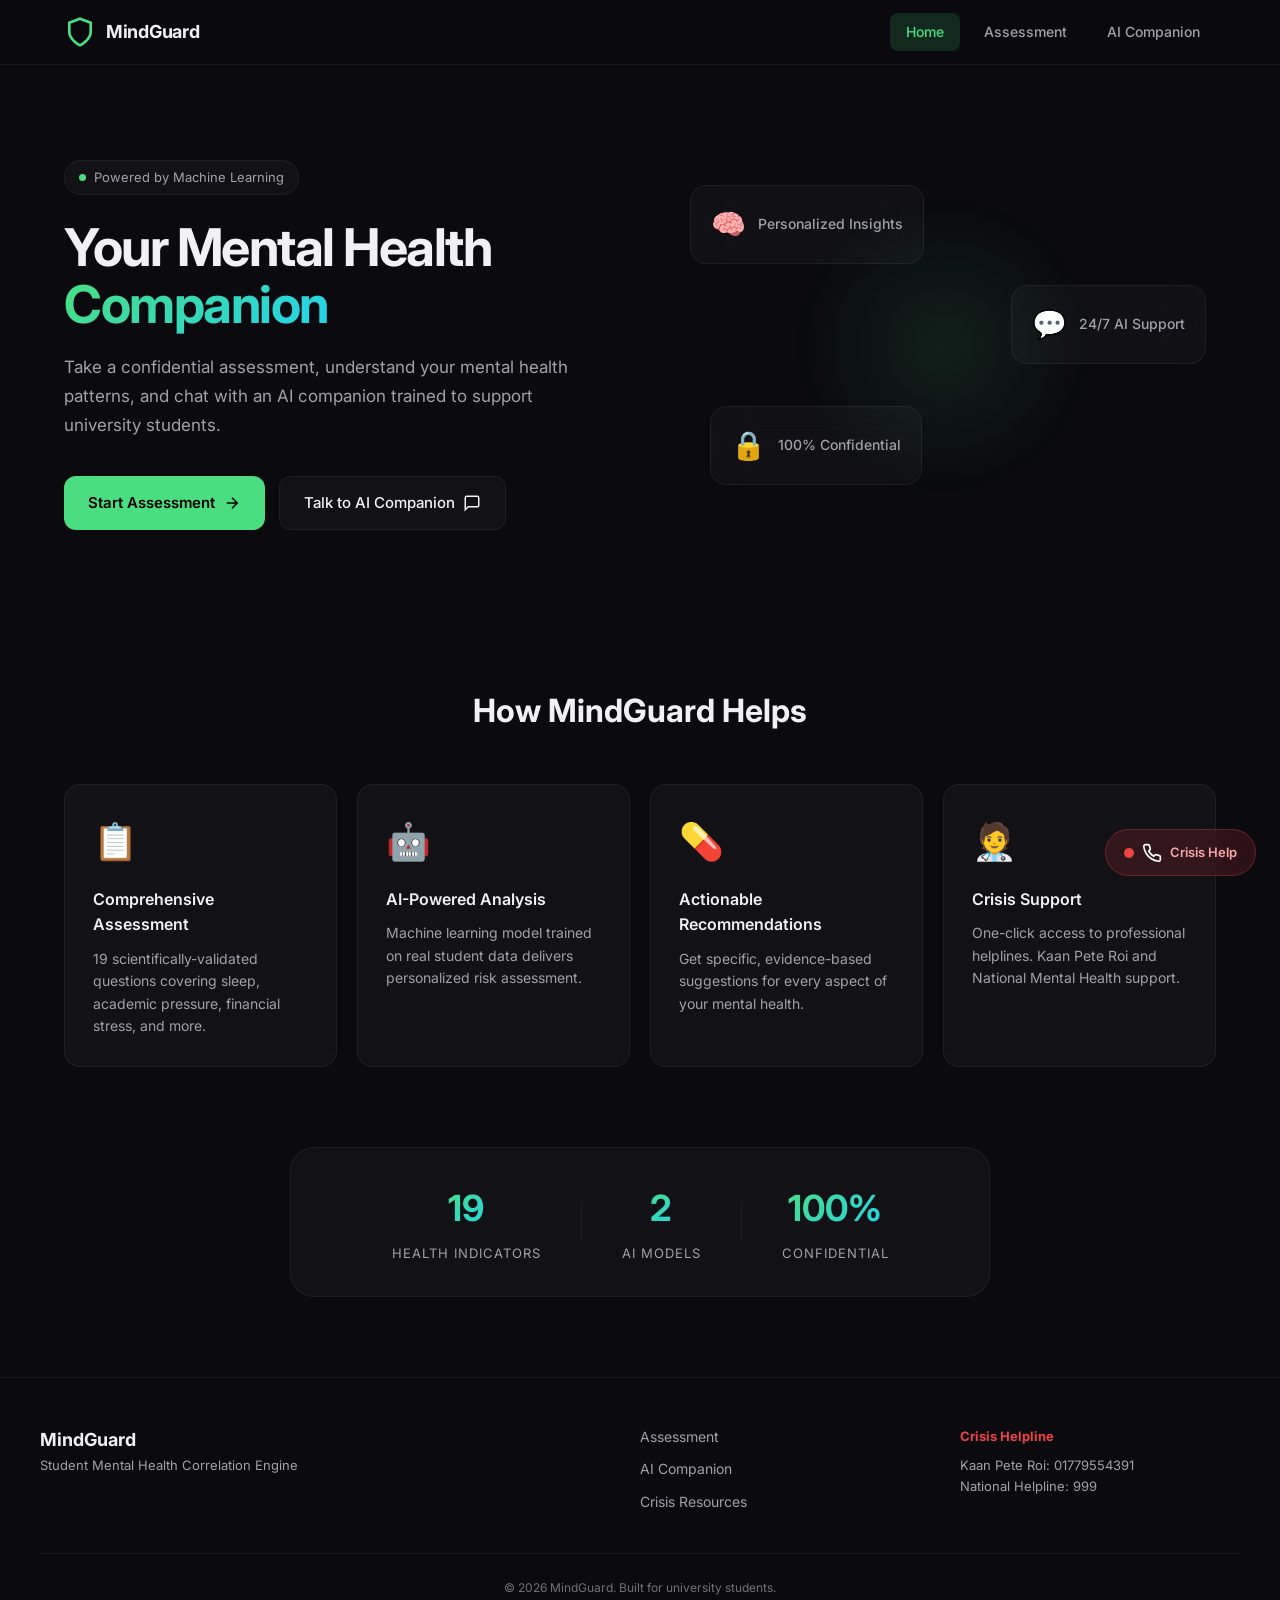
==== frontend/index.html @ 6ea1a664 "MindGuard complete project" ====
<!DOCTYPE html>
<html lang="en">
<head>
    <meta charset="UTF-8">
    <meta name="viewport" content="width=device-width, initial-scale=1.0">
    <title>MindGuard — Your Mental Health Companion</title>
    <link rel="stylesheet" href="css/style.css">
    <link href="https://fonts.googleapis.com/css2?family=Inter:wght@300;400;500;600;700&display=swap" rel="stylesheet">
</head>
<script>
function openCrisisModal() {
    const existing = document.querySelector('.modal-overlay');
    if (existing) existing.remove();

    const isMobile = /Android|iPhone|iPad|iPod|webOS/i.test(navigator.userAgent);
    
    const overlay = document.createElement('div');
    overlay.className = 'modal-overlay';
    
    const box = document.createElement('div');
    box.className = 'modal-box';
    box.innerHTML = `
        <button class="modal-close" onclick="this.closest('.modal-overlay').remove()">✕</button>
        <div class="modal-icon">🆘</div>
        <h2>Crisis Support</h2>
        <p>Free, confidential help is available right now. You are not alone.</p>
        <div class="crisis-numbers">
            <div class="crisis-number-card">
                <strong>Kaan Pete Roi</strong>
                <div class="number">01779554391</div>
            </div>
            <div class="crisis-number-card">
                <strong>National Helpline</strong>
                <div class="number">999</div>
            </div>
        </div>
        ${!isMobile ? '<p class="desktop-warning">⚠️ On desktop? Dial the numbers above on your phone.</p>' : ''}
        <div class="modal-buttons">
            ${isMobile ? '<a href="tel:01779554391" class="btn-call">📞 Call Now</a>' : ''}
            <button class="btn-close-modal" onclick="this.closest(\'.modal-overlay\').remove()">Close</button>
        </div>
    `;
    
    overlay.appendChild(box);
    document.body.appendChild(overlay);
    
    overlay.addEventListener('click', function(e) {
        if (e.target === overlay) overlay.remove();
    });
}
</script>

<body>
    <!-- Emergency Button -->
    <a class="emergency-btn" title="Crisis Helpline" onclick="openCrisisModal(); return false;" style="cursor:pointer;">
        <span class="pulse"></span>
        <svg width="20" height="20" viewBox="0 0 24 24" fill="none" stroke="white" stroke-width="2">
            <path d="M22 16.92v3a2 2 0 01-2.18 2 19.79 19.79 0 01-8.63-3.07 19.5 19.5 0 01-6-6 19.79 19.79 0 01-3.07-8.67A2 2 0 014.11 2h3a2 2 0 012 1.72c.127.96.361 1.903.7 2.81a2 2 0 01-.45 2.11L8.09 9.91a16 16 0 006 6l1.27-1.27a2 2 0 012.11-.45c.907.339 1.85.573 2.81.7A2 2 0 0122 16.92z"/>
        </svg>
        <span>Crisis Help</span>
    </a>

    <!-- Navbar -->
    <nav class="navbar">
        <div class="nav-container">
            <a href="index.html" class="logo">
                <svg width="32" height="32" viewBox="0 0 24 24" fill="none" stroke="#4ade80" stroke-width="2">
                    <path d="M12 22s8-4 8-10V5l-8-3-8 3v7c0 6 8 10 8 10z"/>
                </svg>
                <span>MindGuard</span>
            </a>
            <div class="nav-links">
                <a href="index.html" class="active">Home</a>
                <a href="assessment.html">Assessment</a>
                <a href="chatbot.html">AI Companion</a>
            </div>
        </div>
    </nav>

    <!-- Hero Section -->
    <section class="hero">
        <div class="hero-content">
            <div class="hero-badge">
                <span class="dot"></span>
                Powered by Machine Learning
            </div>
            <h1>Your Mental Health<span class="gradient-text"> Companion</span></h1>
            <p class="hero-subtitle">
                Take a confidential assessment, understand your mental health patterns, 
                and chat with an AI companion trained to support university students.
            </p>
            <div class="hero-buttons">
                <a href="assessment.html" class="btn-primary">
                    Start Assessment
                    <svg width="18" height="18" viewBox="0 0 24 24" fill="none" stroke="currentColor" stroke-width="2">
                        <path d="M5 12h14M12 5l7 7-7 7"/>
                    </svg>
                </a>
                <a href="chatbot.html" class="btn-secondary">
                    Talk to AI Companion
                    <svg width="18" height="18" viewBox="0 0 24 24" fill="none" stroke="currentColor" stroke-width="2">
                        <path d="M21 15a2 2 0 01-2 2H7l-4 4V5a2 2 0 012-2h14a2 2 0 012 2z"/>
                    </svg>
                </a>
            </div>
        </div>
        <div class="hero-visual">
            <div class="floating-card card-1">
                <div class="card-icon">🧠</div>
                <div class="card-text">Personalized Insights</div>
            </div>
            <div class="floating-card card-2">
                <div class="card-icon">💬</div>
                <div class="card-text">24/7 AI Support</div>
            </div>
            <div class="floating-card card-3">
                <div class="card-icon">🔒</div>
                <div class="card-text">100% Confidential</div>
            </div>
            <div class="hero-circle"></div>
        </div>
    </section>

    <!-- Features -->
    <section class="features">
        <h2>How MindGuard Helps</h2>
        <div class="features-grid">
            <div class="feature-card">
                <div class="feature-icon">📋</div>
                <h3>Comprehensive Assessment</h3>
                <p>19 scientifically-validated questions covering sleep, academic pressure, financial stress, and more.</p>
            </div>
            <div class="feature-card">
                <div class="feature-icon">🤖</div>
                <h3>AI-Powered Analysis</h3>
                <p>Machine learning model trained on real student data delivers personalized risk assessment.</p>
            </div>
            <div class="feature-card">
                <div class="feature-icon">💊</div>
                <h3>Actionable Recommendations</h3>
                <p>Get specific, evidence-based suggestions for every aspect of your mental health.</p>
            </div>
            <div class="feature-card">
                <div class="feature-icon">🧑‍⚕️</div>
                <h3>Crisis Support</h3>
                <p>One-click access to professional helplines. Kaan Pete Roi and National Mental Health support.</p>
            </div>
        </div>
    </section>

    <!-- Stats -->
    <section class="stats">
        <div class="stat-item">
            <span class="stat-number">19</span>
            <span class="stat-label">Health Indicators</span>
        </div>
        <div class="stat-divider"></div>
        <div class="stat-item">
            <span class="stat-number">2</span>
            <span class="stat-label">AI Models</span>
        </div>
        <div class="stat-divider"></div>
        <div class="stat-item">
            <span class="stat-number">100%</span>
            <span class="stat-label">Confidential</span>
        </div>
    </section>

    <!-- Footer -->
    <footer>
        <div class="footer-content">
            <div class="footer-brand">
                <span class="logo-text">MindGuard</span>
                <p>Student Mental Health Correlation Engine</p>
            </div>
            <div class="footer-links">
                <a href="assessment.html">Assessment</a>
                <a href="chatbot.html">AI Companion</a>
                <a href="#crisis">Crisis Resources</a>
            </div>
            <div class="footer-crisis">
                <strong>Crisis Helpline</strong>
                <p>Kaan Pete Roi: 01779554391</p>
                <p>National Helpline: 999</p>
            </div>
        </div>
        <div class="footer-bottom">
            <p>&copy; 2026 MindGuard. Built for university students.</p>
        </div>
    </footer>
</body>
</html>
---- frontend/css/style.css ----
/* ============================================================
   MINDGUARD — Complete Stylesheet
   ============================================================ */

/* ---------- CSS Variables ---------- */
:root {
    --bg-primary: #0a0a0f;
    --bg-secondary: #12121a;
    --bg-card: rgba(255, 255, 255, 0.03);
    --bg-card-hover: rgba(255, 255, 255, 0.06);
    --border: rgba(255, 255, 255, 0.06);
    --text-primary: #f1f1f3;
    --text-secondary: #a1a1aa;
    --text-muted: #71717a;
    --accent: #4ade80;
    --accent-hover: #22c55e;
    --accent-glow: rgba(74, 222, 128, 0.15);
    --danger: #ef4444;
    --danger-glow: rgba(239, 68, 68, 0.2);
    --warning: #f59e0b;
    --radius-sm: 8px;
    --radius-md: 12px;
    --radius-lg: 16px;
    --radius-xl: 24px;
    --transition: 0.2s ease;
}

/* ---------- Reset ---------- */
*, *::before, *::after {
    margin: 0;
    padding: 0;
    box-sizing: border-box;
}

body {
    font-family: 'Inter', -apple-system, BlinkMacSystemFont, sans-serif;
    background: var(--bg-primary);
    color: var(--text-primary);
    line-height: 1.6;
    min-height: 100vh;
    -webkit-font-smoothing: antialiased;
}

a {
    color: inherit;
    text-decoration: none;
}

/* ---------- Emergency Button ---------- */
.emergency-btn {
    position: fixed;
    bottom: 24px;
    right: 24px;
    z-index: 1000;
    display: flex;
    align-items: center;
    gap: 8px;
    background: rgba(239, 68, 68, 0.15);
    border: 1px solid rgba(239, 68, 68, 0.3);
    color: #fca5a5;
    padding: 12px 18px;
    border-radius: 50px;
    font-size: 13px;
    font-weight: 600;
    cursor: pointer;
    transition: all var(--transition);
    backdrop-filter: blur(12px);
}

.emergency-btn:hover {
    background: rgba(239, 68, 68, 0.25);
    border-color: rgba(239, 68, 68, 0.5);
    transform: translateY(-2px);
    box-shadow: 0 8px 32px var(--danger-glow);
}

.pulse {
    width: 10px;
    height: 10px;
    background: var(--danger);
    border-radius: 50%;
    animation: pulse 2s infinite;
}

@keyframes pulse {
    0%, 100% { opacity: 1; transform: scale(1); }
    50% { opacity: 0.5; transform: scale(1.3); }
}

/* ---------- Navbar ---------- */
.navbar {
    position: sticky;
    top: 0;
    z-index: 100;
    background: rgba(10, 10, 15, 0.85);
    backdrop-filter: blur(20px);
    border-bottom: 1px solid var(--border);
}

.nav-container {
    max-width: 1200px;
    margin: 0 auto;
    padding: 0 24px;
    height: 64px;
    display: flex;
    align-items: center;
    justify-content: space-between;
}

.logo {
    display: flex;
    align-items: center;
    gap: 10px;
    font-size: 18px;
    font-weight: 700;
    color: var(--text-primary);
    letter-spacing: -0.3px;
}

.nav-links {
    display: flex;
    gap: 8px;
}

.nav-links a {
    padding: 8px 16px;
    border-radius: var(--radius-sm);
    font-size: 14px;
    font-weight: 500;
    color: var(--text-secondary);
    transition: all var(--transition);
}

.nav-links a:hover {
    color: var(--text-primary);
    background: var(--bg-card-hover);
}

.nav-links a.active {
    color: var(--accent);
    background: var(--accent-glow);
}

/* ---------- Hero ---------- */
.hero {
    max-width: 1200px;
    margin: 0 auto;
    padding: 80px 24px;
    display: grid;
    grid-template-columns: 1fr 1fr;
    gap: 60px;
    align-items: center;
}

.hero-content {
    max-width: 560px;
}

.hero-badge {
    display: inline-flex;
    align-items: center;
    gap: 8px;
    background: var(--bg-card);
    border: 1px solid var(--border);
    padding: 6px 14px;
    border-radius: 50px;
    font-size: 13px;
    color: var(--text-secondary);
    margin-bottom: 24px;
}

.dot {
    width: 7px;
    height: 7px;
    background: var(--accent);
    border-radius: 50%;
    animation: pulse 2s infinite;
}

.hero h1 {
    font-size: 52px;
    font-weight: 700;
    line-height: 1.1;
    letter-spacing: -1.5px;
    margin-bottom: 20px;
}

.gradient-text {
    background: linear-gradient(135deg, #4ade80, #22d3ee);
    -webkit-background-clip: text;
    -webkit-text-fill-color: transparent;
    background-clip: text;
}

.hero-subtitle {
    font-size: 17px;
    color: var(--text-secondary);
    line-height: 1.7;
    margin-bottom: 36px;
}

.hero-buttons {
    display: flex;
    gap: 14px;
    flex-wrap: wrap;
}

.btn-primary {
    display: inline-flex;
    align-items: center;
    gap: 8px;
    background: var(--accent);
    color: #000;
    padding: 14px 24px;
    border-radius: var(--radius-md);
    font-size: 15px;
    font-weight: 600;
    border: none;
    cursor: pointer;
    transition: all var(--transition);
}

.btn-primary:hover {
    background: var(--accent-hover);
    transform: translateY(-2px);
    box-shadow: 0 8px 32px var(--accent-glow);
}

.btn-secondary {
    display: inline-flex;
    align-items: center;
    gap: 8px;
    background: var(--bg-card);
    border: 1px solid var(--border);
    color: var(--text-primary);
    padding: 14px 24px;
    border-radius: var(--radius-md);
    font-size: 15px;
    font-weight: 500;
    cursor: pointer;
    transition: all var(--transition);
}

.btn-secondary:hover {
    background: var(--bg-card-hover);
    border-color: rgba(255, 255, 255, 0.12);
    transform: translateY(-2px);
}

.hero-visual {
    position: relative;
    height: 400px;
    display: flex;
    align-items: center;
    justify-content: center;
}

.hero-circle {
    width: 300px;
    height: 300px;
    border-radius: 50%;
    background: radial-gradient(circle, rgba(74, 222, 128, 0.1), transparent 70%);
    position: absolute;
}

.floating-card {
    position: absolute;
    background: var(--bg-card);
    border: 1px solid var(--border);
    border-radius: var(--radius-lg);
    padding: 16px 20px;
    display: flex;
    align-items: center;
    gap: 12px;
    backdrop-filter: blur(20px);
    animation: float 6s ease-in-out infinite;
}

.card-1 { top: 40px; left: 20px; animation-delay: 0s; }
.card-2 { top: 140px; right: 10px; animation-delay: 2s; }
.card-3 { bottom: 60px; left: 40px; animation-delay: 4s; }

.card-icon { font-size: 28px; }
.card-text { font-size: 14px; font-weight: 500; color: var(--text-secondary); }

@keyframes float {
    0%, 100% { transform: translateY(0); }
    50% { transform: translateY(-12px); }
}

/* ---------- Features ---------- */
.features {
    max-width: 1200px;
    margin: 0 auto;
    padding: 60px 24px 80px;
}

.features h2 {
    text-align: center;
    font-size: 32px;
    font-weight: 700;
    margin-bottom: 48px;
}

.features-grid {
    display: grid;
    grid-template-columns: repeat(4, 1fr);
    gap: 20px;
}

.feature-card {
    background: var(--bg-card);
    border: 1px solid var(--border);
    border-radius: var(--radius-lg);
    padding: 28px;
    transition: all var(--transition);
}

.feature-card:hover {
    background: var(--bg-card-hover);
    transform: translateY(-4px);
}

.feature-icon { font-size: 36px; margin-bottom: 16px; }
.feature-card h3 { font-size: 16px; font-weight: 600; margin-bottom: 10px; }
.feature-card p { font-size: 14px; color: var(--text-secondary); line-height: 1.6; }

/* ---------- Stats ---------- */
.stats {
    max-width: 700px;
    margin: 0 auto 80px;
    display: flex;
    align-items: center;
    justify-content: center;
    gap: 40px;
    background: var(--bg-card);
    border: 1px solid var(--border);
    border-radius: var(--radius-xl);
    padding: 32px 48px;
}

.stat-item {
    display: flex;
    flex-direction: column;
    align-items: center;
    gap: 6px;
}

.stat-number {
    font-size: 36px;
    font-weight: 700;
    background: linear-gradient(135deg, #4ade80, #22d3ee);
    -webkit-background-clip: text;
    -webkit-text-fill-color: transparent;
    background-clip: text;
}

.stat-label {
    font-size: 13px;
    color: var(--text-secondary);
    text-transform: uppercase;
    letter-spacing: 1px;
}

.stat-divider {
    width: 1px;
    height: 40px;
    background: var(--border);
}

/* ---------- Footer ---------- */
footer {
    border-top: 1px solid var(--border);
    padding: 48px 24px 24px;
}

.footer-content {
    max-width: 1200px;
    margin: 0 auto;
    display: grid;
    grid-template-columns: 2fr 1fr 1fr;
    gap: 40px;
    margin-bottom: 40px;
}

.footer-brand .logo-text {
    font-size: 18px;
    font-weight: 700;
    margin-bottom: 8px;
}

.footer-brand p {
    font-size: 13px;
    color: var(--text-secondary);
}

.footer-links {
    display: flex;
    flex-direction: column;
    gap: 10px;
}

.footer-links a {
    font-size: 14px;
    color: var(--text-secondary);
    transition: color var(--transition);
}

.footer-links a:hover { color: var(--text-primary); }

.footer-crisis strong {
    display: block;
    font-size: 13px;
    color: var(--danger);
    margin-bottom: 8px;
}

.footer-crisis p {
    font-size: 13px;
    color: var(--text-secondary);
}

.footer-bottom {
    max-width: 1200px;
    margin: 0 auto;
    padding-top: 24px;
    border-top: 1px solid var(--border);
    text-align: center;
    font-size: 12px;
    color: var(--text-muted);
}

/* ---------- Progress Bar ---------- */
.progress-container {
    position: sticky;
    top: 64px;
    z-index: 90;
    height: 3px;
    background: var(--bg-card);
}

.progress-bar {
    height: 100%;
    background: linear-gradient(90deg, #4ade80, #22d3ee);
    transition: width 0.4s ease;
    width: 0%;
}

/* ---------- Assessment ---------- */
.assessment-container {
    max-width: 700px;
    margin: 0 auto;
    padding: 40px 24px 80px;
}

.assessment-header {
    text-align: center;
    margin-bottom: 48px;
}

.assessment-header h1 {
    font-size: 32px;
    font-weight: 700;
    margin-bottom: 10px;
}

.assessment-header p {
    color: var(--text-secondary);
    font-size: 15px;
}

.form-section {
    background: var(--bg-card);
    border: 1px solid var(--border);
    border-radius: var(--radius-lg);
    padding: 28px;
    margin-bottom: 20px;
}

.section-title {
    font-size: 18px;
    font-weight: 600;
    margin-bottom: 24px;
    padding-bottom: 16px;
    border-bottom: 1px solid var(--border);
}

.form-group {
    margin-bottom: 20px;
}

.form-group label {
    display: block;
    font-size: 14px;
    font-weight: 500;
    margin-bottom: 8px;
    color: var(--text-secondary);
}

.form-group input,
.form-group select {
    width: 100%;
    background: var(--bg-secondary);
    border: 1px solid var(--border);
    color: var(--text-primary);
    padding: 12px 16px;
    border-radius: var(--radius-sm);
    font-size: 15px;
    font-family: 'Inter', sans-serif;
    transition: all var(--transition);
    outline: none;
}

.form-group input:focus,
.form-group select:focus {
    border-color: var(--accent);
    box-shadow: 0 0 0 3px var(--accent-glow);
}

.form-submit {
    text-align: center;
    margin-top: 32px;
}

.loader {
    width: 20px;
    height: 20px;
    border: 2px solid transparent;
    border-top-color: #000;
    border-radius: 50%;
    animation: spin 0.6s linear infinite;
    display: inline-block;
}

@keyframes spin {
    to { transform: rotate(360deg); }
}

/* ---------- Results ---------- */
.results-section {
    margin-top: 40px;
}

.results-card {
    background: var(--bg-card);
    border: 1px solid var(--border);
    border-radius: var(--radius-xl);
    padding: 40px;
    text-align: center;
}

.result-header h2 {
    font-size: 24px;
    font-weight: 700;
    margin-bottom: 24px;
}

.result-score {
    margin-bottom: 20px;
}

.score-label {
    display: block;
    font-size: 13px;
    color: var(--text-secondary);
    text-transform: uppercase;
    letter-spacing: 1px;
    margin-bottom: 8px;
}

.score-value {
    font-size: 56px;
    font-weight: 700;
    background: linear-gradient(135deg, #4ade80, #22d3ee);
    -webkit-background-clip: text;
    -webkit-text-fill-color: transparent;
    background-clip: text;
}

.result-badge {
    display: inline-block;
    padding: 8px 20px;
    border-radius: 50px;
    font-size: 16px;
    font-weight: 600;
    margin-bottom: 20px;
}

.result-badge.low { background: var(--accent-glow); color: var(--accent); }
.result-badge.moderate { background: rgba(245, 158, 11, 0.15); color: var(--warning); }
.result-badge.high { background: var(--danger-glow); color: var(--danger); }

.result-message {
    font-size: 14px;
    color: var(--text-secondary);
    line-height: 1.7;
    margin-bottom: 24px;
}

.result-insights {
    text-align: left;
    max-height: 500px;
    overflow-y: auto;
    padding-right: 8px;
}

.result-insights p {
    font-size: 14px;
    color: var(--text-secondary);
    line-height: 1.7;
    margin-bottom: 16px;
    padding: 16px;
    background: var(--bg-secondary);
    border-radius: var(--radius-sm);
}

/* ---------- Chat Container ---------- */
.chat-container {
    display: flex;
    height: calc(100vh - 64px);
}

/* ---------- Chat Sidebar ---------- */
.chat-sidebar {
    width: 300px;
    background: var(--bg-secondary);
    border-right: 1px solid var(--border);
    padding: 24px 20px;
    display: flex;
    flex-direction: column;
    gap: 20px;
    overflow-y: auto;
    flex-shrink: 0;
}

.sidebar-header h3 {
    font-size: 16px;
    font-weight: 600;
}

.sidebar-info { display: flex; flex-direction: column; gap: 12px; }

.info-card {
    display: flex;
    gap: 12px;
    padding: 12px;
    background: var(--bg-card);
    border-radius: var(--radius-sm);
}

.info-icon { font-size: 22px; flex-shrink: 0; }

.info-text strong {
    display: block;
    font-size: 13px;
    margin-bottom: 3px;
}

.info-text p {
    font-size: 12px;
    color: var(--text-muted);
}

.sidebar-topics h4 {
    font-size: 13px;
    color: var(--text-secondary);
    margin-bottom: 10px;
}

.topic-tags {
    display: flex;
    flex-wrap: wrap;
    gap: 6px;
}

.topic-tag {
    font-size: 11px;
    padding: 4px 10px;
    background: var(--bg-card);
    border-radius: 50px;
    color: var(--text-secondary);
}

.sidebar-crisis {
    margin-top: auto;
    padding: 14px;
    background: var(--danger-glow);
    border: 1px solid rgba(239, 68, 68, 0.2);
    border-radius: var(--radius-sm);
}

.sidebar-crisis strong {
    display: block;
    font-size: 12px;
    color: #fca5a5;
    margin-bottom: 6px;
}

.sidebar-crisis p {
    font-size: 12px;
    color: var(--text-secondary);
}

.crisis-number {
    font-size: 15px;
    font-weight: 700;
    color: var(--danger);
    margin-bottom: 8px;
}

/* ---------- Chat Main ---------- */
.chat-main {
    flex: 1;
    display: flex;
    flex-direction: column;
    background: var(--bg-primary);
}

.chat-header {
    display: flex;
    align-items: center;
    gap: 14px;
    padding: 16px 24px;
    border-bottom: 1px solid var(--border);
    background: var(--bg-secondary);
}

.chat-avatar {
    position: relative;
}

.avatar-icon {
    width: 40px;
    height: 40px;
    background: var(--accent-glow);
    border-radius: var(--radius-sm);
    display: flex;
    align-items: center;
    justify-content: center;
    font-size: 20px;
}

.avatar-status {
    width: 10px;
    height: 10px;
    border-radius: 50%;
    position: absolute;
    bottom: 0;
    right: 0;
    border: 2px solid var(--bg-secondary);
}

.avatar-status.online { background: var(--accent); }

.chat-header-info h3 { font-size: 15px; font-weight: 600; }
.chat-header-info p { font-size: 12px; color: var(--text-muted); }

.chat-header-actions { margin-left: auto; }

.icon-btn {
    background: var(--bg-card);
    border: 1px solid var(--border);
    color: var(--text-secondary);
    width: 36px;
    height: 36px;
    border-radius: var(--radius-sm);
    cursor: pointer;
    display: flex;
    align-items: center;
    justify-content: center;
    transition: all var(--transition);
}

.icon-btn:hover {
    background: var(--bg-card-hover);
    color: var(--text-primary);
}

/* ---------- Messages ---------- */
.chat-messages {
    flex: 1;
    overflow-y: auto;
    padding: 24px;
    display: flex;
    flex-direction: column;
    gap: 20px;
}

.message {
    display: flex;
    gap: 12px;
    max-width: 80%;
}

.message-avatar {
    width: 34px;
    height: 34px;
    background: var(--bg-card);
    border-radius: var(--radius-sm);
    display: flex;
    align-items: center;
    justify-content: center;
    font-size: 16px;
    flex-shrink: 0;
}

.message-content { flex: 1; }

.message-bubble {
    background: var(--bg-card);
    border: 1px solid var(--border);
    border-radius: var(--radius-lg);
    padding: 14px 18px;
}

.message-bubble p {
    font-size: 14px;
    line-height: 1.7;
    color: var(--text-secondary);
}

.message-bubble p + p { margin-top: 10px; }

.message-time {
    font-size: 11px;
    color: var(--text-muted);
    margin-top: 6px;
}

/* User Message */
.user-message {
    margin-left: auto;
    flex-direction: row-reverse;
}

.user-message .message-bubble {
    background: linear-gradient(135deg, #4ade80, #22c55e);
    border: none;
}

.user-message .message-bubble p {
    color: #000;
}

/* Typing Indicator */
.typing-bubble {
    display: flex;
    gap: 4px;
    padding: 16px 20px;
}

.typing-bubble span {
    width: 7px;
    height: 7px;
    background: var(--text-muted);
    border-radius: 50%;
    animation: typing 1.4s infinite;
}

.typing-bubble span:nth-child(2) { animation-delay: 0.2s; }
.typing-bubble span:nth-child(3) { animation-delay: 0.4s; }

@keyframes typing {
    0%, 60%, 100% { opacity: 0.3; transform: translateY(0); }
    30% { opacity: 1; transform: translateY(-4px); }
}

/* ---------- Suggested Prompts ---------- */
.suggested-prompts {
    display: flex;
    gap: 8px;
    padding: 12px 24px;
    overflow-x: auto;
    border-top: 1px solid var(--border);
    flex-shrink: 0;
}

.prompt-chip {
    flex-shrink: 0;
    padding: 8px 16px;
    background: var(--bg-card);
    border: 1px solid var(--border);
    border-radius: 50px;
    color: var(--text-secondary);
    font-size: 13px;
    cursor: pointer;
    transition: all var(--transition);
    font-family: 'Inter', sans-serif;
}

.prompt-chip:hover {
    background: var(--bg-card-hover);
    border-color: var(--accent);
    color: var(--text-primary);
}

/* ---------- Chat Input ---------- */
.chat-input-area {
    padding: 16px 24px;
    border-top: 1px solid var(--border);
    background: var(--bg-secondary);
}

.chat-input-container {
    display: flex;
    gap: 10px;
    background: var(--bg-card);
    border: 1px solid var(--border);
    border-radius: var(--radius-lg);
    padding: 6px;
    transition: all var(--transition);
}

.chat-input-container:focus-within {
    border-color: var(--accent);
    box-shadow: 0 0 0 3px var(--accent-glow);
}

.chat-input {
    flex: 1;
    background: transparent;
    border: none;
    color: var(--text-primary);
    padding: 10px 14px;
    font-size: 14px;
    font-family: 'Inter', sans-serif;
    outline: none;
}

.chat-input::placeholder { color: var(--text-muted); }

.send-btn {
    background: var(--accent);
    border: none;
    color: #000;
    width: 42px;
    height: 42px;
    border-radius: var(--radius-md);
    cursor: pointer;
    display: flex;
    align-items: center;
    justify-content: center;
    transition: all var(--transition);
    flex-shrink: 0;
}

.send-btn:hover {
    background: var(--accent-hover);
    transform: scale(1.05);
}

.send-btn:disabled {
    opacity: 0.5;
    cursor: not-allowed;
    transform: none;
}

.input-disclaimer {
    text-align: center;
    font-size: 11px;
    color: var(--text-muted);
    margin-top: 8px;
}

/* ---------- Responsive ---------- */
@media (max-width: 968px) {
    .hero {
        grid-template-columns: 1fr;
        text-align: center;
        padding: 50px 24px;
    }
    .hero-content { max-width: 100%; }
    .hero-visual { display: none; }
    .features-grid { grid-template-columns: repeat(2, 1fr); }
    .chat-sidebar { display: none; }
    .message { max-width: 90%; }
}

@media (max-width: 600px) {
    .hero h1 { font-size: 34px; }
    .features-grid { grid-template-columns: 1fr; }
    .stats { flex-direction: column; gap: 20px; padding: 24px; }
    .stat-divider { width: 80%; height: 1px; }
    .footer-content { grid-template-columns: 1fr; }
    .form-section { padding: 20px; }
    .message { max-width: 95%; }
}
.modal-close {
    position: absolute;
    top: 16px;
    right: 16px;
    background: var(--bg-card);
    border: 1px solid var(--border);
    color: var(--text-secondary);
    width: 36px;
    height: 36px;
    border-radius: 50%;
    font-size: 16px;
    cursor: pointer;
    display: flex;
    align-items: center;
    justify-content: center;
    transition: all var(--transition);
}
.modal-close:hover {
    background: var(--bg-card-hover);
    color: var(--text-primary);
}
.desktop-warning {
    color: #fca5a5;
    font-size: 13px;
    margin-bottom: 16px;
    text-align: center;
}
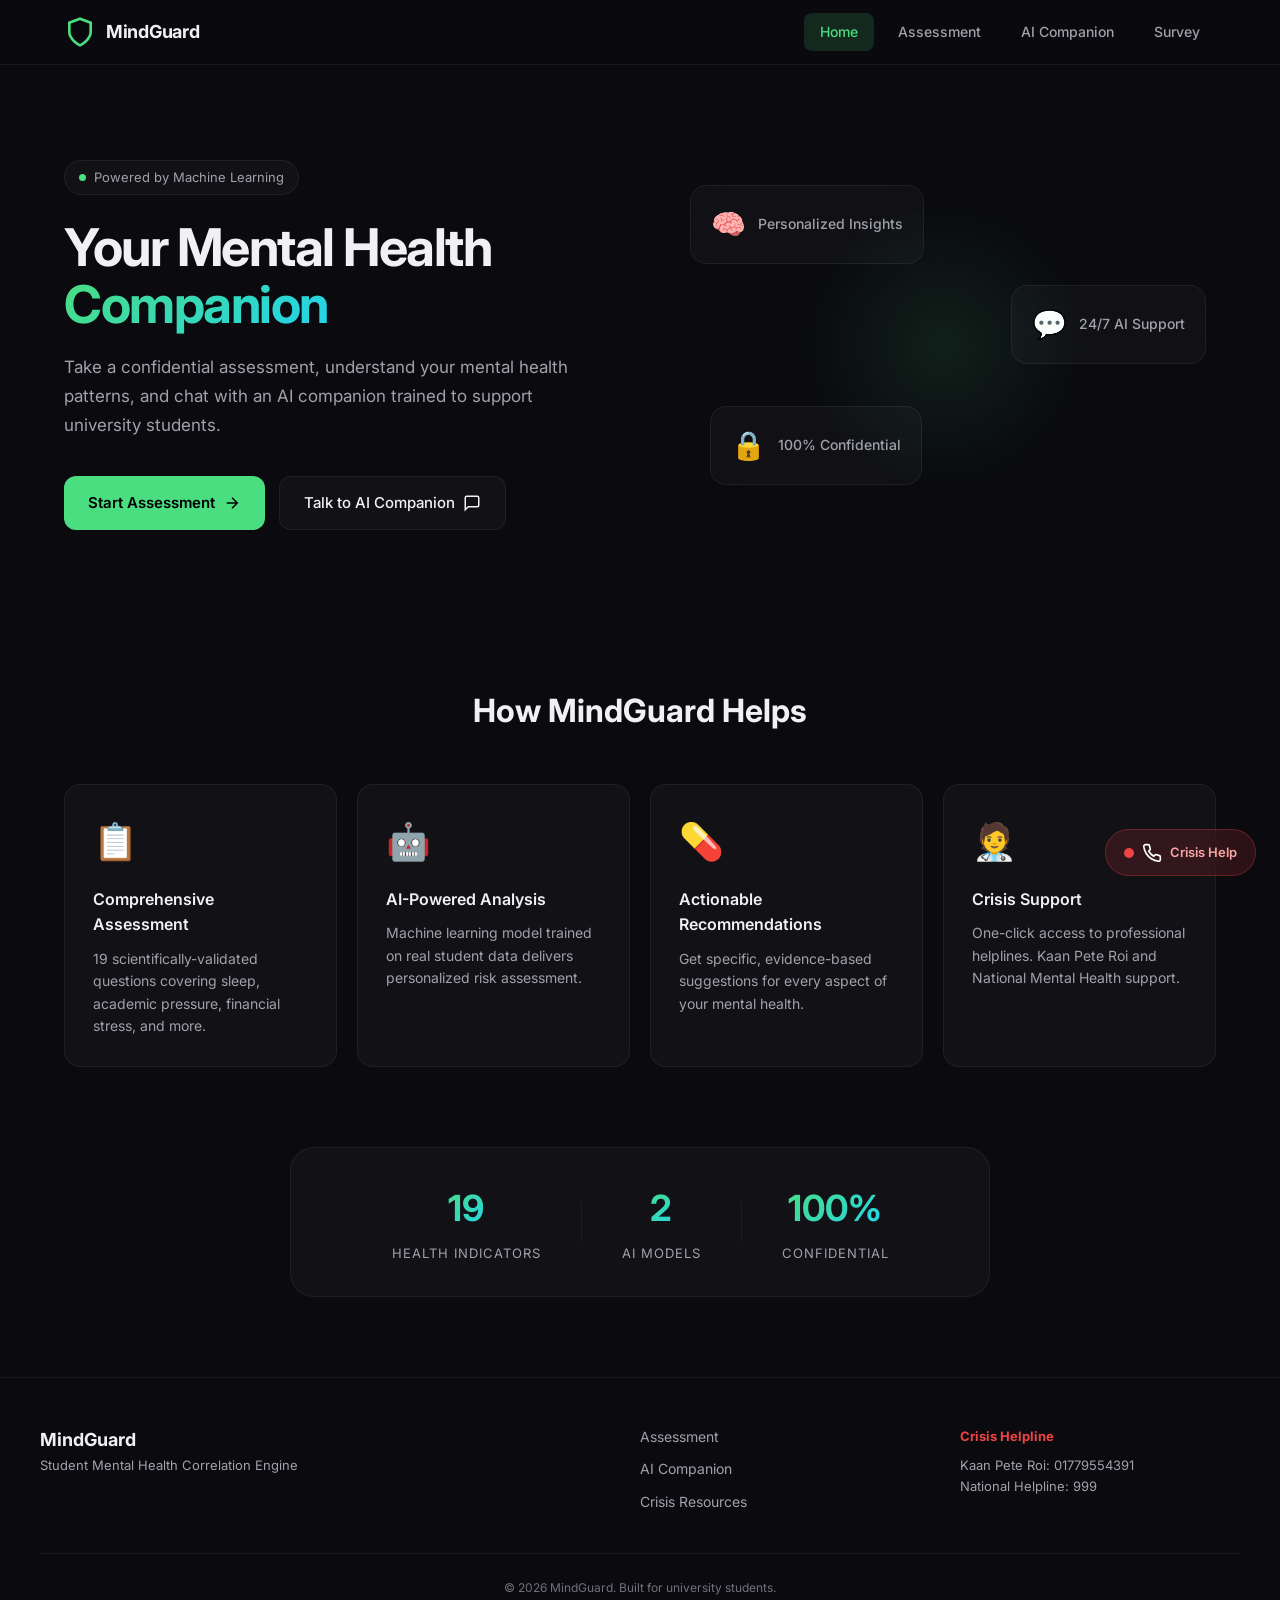
==== commit aa8f91f9: "Add survey page and update links" ====
--- a/frontend/index.html
+++ b/frontend/index.html
@@ -73,6 +73,7 @@
                 <a href="index.html" class="active">Home</a>
                 <a href="assessment.html">Assessment</a>
                 <a href="chatbot.html">AI Companion</a>
+                <a href="survey.html">Survey</a>
             </div>
         </div>
     </nav>
